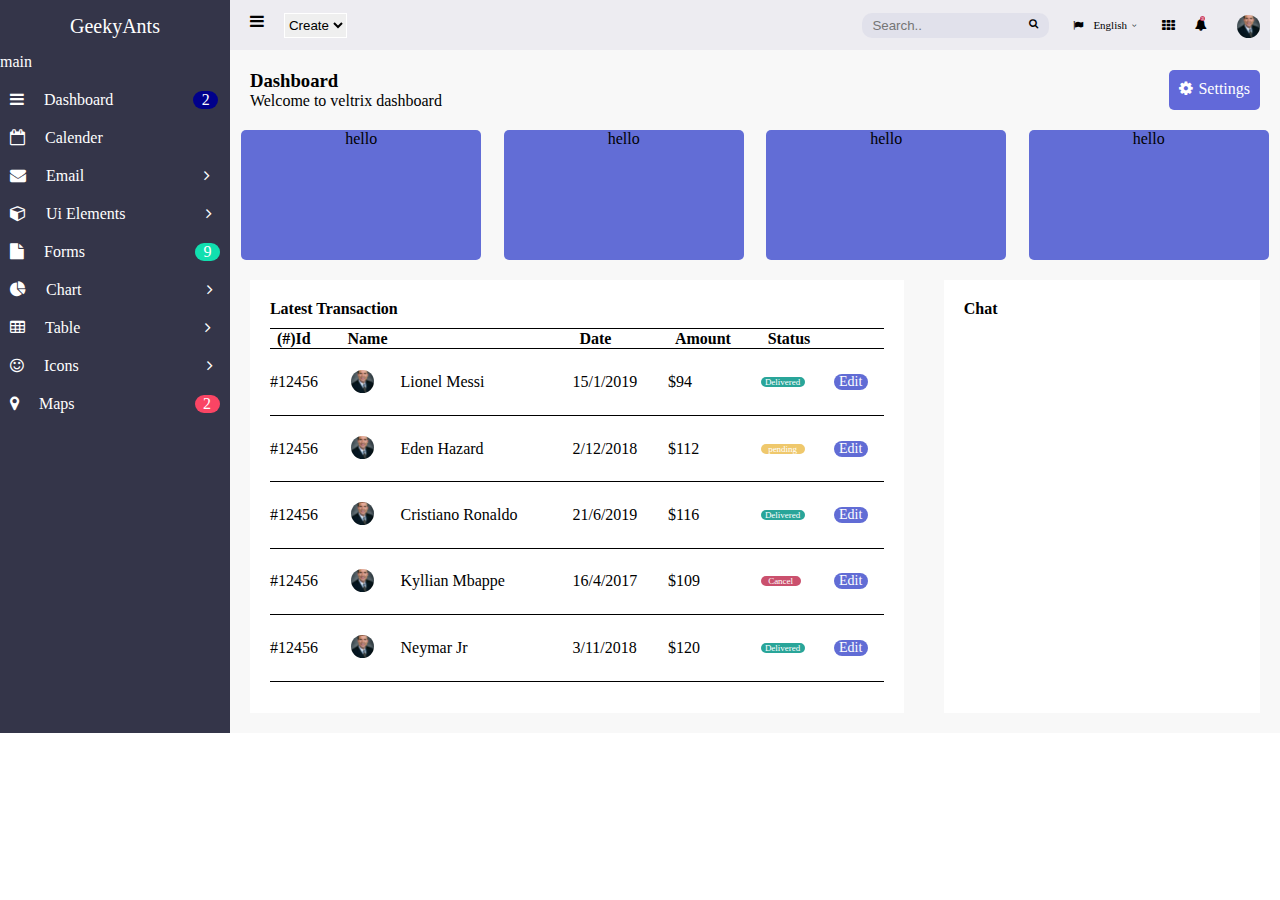
==== Dashboard/index.html @ 76a9a3d6 "Dashboard added" ====
<!doctype html>
<html>
<title>Example</title>
   <link rel="stylesheet" href="https://cdnjs.cloudflare.com/ajax/libs/font-awesome/4.7.0/css/font-awesome.min.css">
   <link rel="stylesheet"  type="text/css" href="Css/style.css">
<body>
 <div class="main">
    <div class="first" style="flex: 1; position: sticky;"> 
       <p class="head">GeekyAnts</p>
       <p align="left" style="padding-bottom: 20px">main</p>
       <ul>
        <li >
           <div class="check">
             <i class="fa fa-bars icons" ></i>
             <p style="padding-right: 80px">Dashboard </p>
             <div class="box hello " ><p>2</p></div>  
           </div>
        </li>   
        <li >
            <div class="check">
             <i class="fa fa-calendar-o icons"></i>
             <p>Calender </p>
            </div>
        </li>
        <li >
           <div class="check">
             <i class="fa fa-envelope icons" ></i>
             <p>Email </p>
             <i class="fa fa-angle-right hello"  style="padding-left: 120px"></i>
             </div>
        </li>
        <li >
           <div class="check">
             <i class="fa fa-cube icons" ></i>
             <p>Ui Elements</p>
             <i class="fa fa-angle-right hello"  style="padding-left: 80px"></i>
           </div>
        </li>
        <li >
           <div class="check">
             <i class="fa fa-file icons" ></i>
             <p style="padding-right: 110px">Forms </p>
             <div class="box hello" style="background-color: #11DFAF"><p>9</p></div>  
           </div>
        </li> 
        <li >
           <div class="check">
              <i class="fa fa-pie-chart icons" ></i>
              <p>Chart </p>
              <i class="fa fa-angle-right hello"  style="padding-left: 125px"></i>
          </div>
        </li>
        <li >
           <div class="check">
              <i class="fa fa-table icons" ></i>
              <p>Table </p>
              <i class="fa fa-angle-right hello"  style="padding-left: 125px"></i>
            </div>
        </li>
        <li >
           <div class="check">
               <i class="fa fa-smile-o icons" ></i>
               <p>Icons </p>
               <i class="fa fa-angle-right hello"  style="padding-left: 128px"></i>
               </div>
        </li>
        <li >
           <div class="check">
               <i class="fa fa-map-marker icons" ></i>
               <p style="padding-right: 120px">Maps </p>
               <div class="box hello" style="background-color: #fa4564" ><p>2</p></div>  
           </div>
        </li>   
    </ul>    
   </div>
    <div class="second" style="flex: 6">
        <div class="top">
             <div>   
                <i class="fa fa-bars icons tbi" ></i>
                <select class="drop">
                    <option value="create">Create</option>
                </select>
             </div>
          <div class="topright">
             <input type="text" placeholder="Search.." name="search" class="searches">
             <i class="fa fa-search sear" style="font-size: 10px;padding-top: 5px"></i>
             <i class="fa fa-flag" style="padding: 7px 10px 4px 15px;font-size: 10px;"></i>
             <p style="font-size: 11px;padding-top: 6px;padding-right: 5px ">English</p>
             <i class="fa fa-angle-down"  style="padding-top: 9px;font-size: 7px"></i>
             <i class="fa fa-th"  style="padding:6px 10px 0px 25px ;font-size: 13px"></i>
             <i class="fa fa-bell"  style="font-size: 12px;padding: 6px 15px 0px 10px"></i>
             <div class="upper " ><p>3</p></div> 
             <img  class="pic"src="Pics/pic.jpg" style="margin-top:2px;margin-right: 10px;">
          </div>
        </div>
         <div class="middle" style="flex: 10;background-color: #f8f8f8">
              <div style="flex: 3; display: flex; justify-content: space-between;">
                 <div style="padding: 20px">
                     <h3>Dashboard</h3>
                     <p>Welcome to veltrix dashboard</p> 
                  </div>
                  <div style="display: flex;margin: 20px;border: none;border-radius: 5px; padding-top: 10px;padding-left: 10px;padding-right: 10px;background-color:#6269d9;color: white">
                     <i class="fa fa-cog" aria-hidden="true"></i>
                     <p style="padding-left: 5px;">Settings</p>
                  </div>
              </div>
             <div style="flex: 15;background-color: #f8f8f8">   
                 <div style="
                             display: flex;
                             justify-content: space-around;
                            
                             ">
                   <div  class="cards"><p>hello</p></div>
                   <div  class="cards"><p>hello</p></div>
                   <div  class="cards"><p>hello</p></div>
                   <div  class="cards"><p>hello</p></div>
                </div>  
             </div>
             <div style="flex: 30;background-color:#f8f8f8;display: flex; justify-content: space-between;">
                <div style="flex-basis: 66%;background-color: firebrick;margin: 20px;padding: 20px;background-color:white">
                     <h4  style="padding-bottom: 10px"> Latest Transaction</h4>
                     <table>
                        <tr>
                           <th>(#)Id</th>
                            <th >Name</th>
                            <th>   </th>
                            <th>Date</th>
                            <th>Amount</th>
                            <th>Status</th>
                            <th> </th>
                         </tr>
                         <tr>
                            <td>#12456</td>
                             <td style="width: 50px;padding-left: 10px" ><img  class="pic"src="Pics/pic.jpg" style="margin-top:2px;margin-right: 10px;"> </td>
                            <td> <p>Lionel Messi</p></td>  
                             <td>15/1/2019</td>
                             <td>$94</td>
                             <td><div class="delivered"><p>Delivered</p></div></td>
                             <td><div class="edit"><p>Edit</p></div></td>
                         </tr>
                        <tr>
                            <td>#12456</td>
                             <td  style="width: 50px;padding-left: 10px"><img  class="pic"src="Pics/pic.jpg" style="margin-top:2px;margin-right: 10px;"> </td>
                            <td> <p>Eden Hazard</p></td>  
                             <td>2/12/2018</td>
                             <td>$112</td>
                            <td><div class="pending"><p>pending</p></div></td>
                            <td><div class="edit">Edit</div></td>
                         </tr>
                          <tr>
                            <td>#12456</td>
                             <td  style="width: 50px;padding-left: 10px"><img  class="pic"src="Pics/pic.jpg" style="margin-top:2px;margin-right: 10px;"> </td>
                            <td> <p>Cristiano Ronaldo</p></td>  
                             <td>21/6/2019</td>
                             <td>$116</td>
                            <td><div class=delivered><p>Delivered</p></div></td>
                             <td><div class="edit">Edit</div></td>
                         </tr>
                          <tr>
                            <td>#12456</td>
                             <td style="width: 50px;padding-left: 10px" ><img  class="pic"src="Pics/pic.jpg" style="margin-top:2px;margin-right: 10px;"> </td>
                            <td> <p>Kyllian Mbappe</p></td>  
                             <td>16/4/2017</td>
                             <td>$109</td>
                             <td><div class="cancel"><p>Cancel</p></div></td>
                             <td><div class="edit">Edit</div></td>
                         </tr>
                         <tr >
                            <td>#12456</td>
                             <td  style="width: 50px;padding-left: 10px"><img  class="pic"src="Pics/pic.jpg" style="margin-top:2px;margin-right: 10px;"> </td>
                            <td > <p>Neymar Jr</p></td>  
                             <td >3/11/2018</td>
                             <td>$120</td>
                             <td><div class=delivered><p>Delivered</p></div></td>
                             <td><div class="edit">Edit</div></td>
                         </tr>
                  </table>
             </div>  
                <div style = " display: flex; flex-basis: 34%; background-color: white;margin: 20px ">  <h4 style="padding: 20px">Chat</h4>
                   
                </div>              
               
             </div>
             
         </div>
     
     </div>
 </div> 
</body>
</html>
---- Dashboard/Css/style.css ----
* {
        margin: 0;
        padding:0;
     }
    .main{
        display: flex;
     }
    .first{
        background-color: #343549;
        color: white;
     }
    .second{
          display: flex;
          flex-direction: column;
        }
    .head{
        text-align: center;
        padding: 15px;
        color: white;
        font-size: 20px;
      }
    .navs{
        flex-direction: row;
        display: flex;
        }

    .check{
        display: inline-flex;
        padding-bottom: 20px;
        padding-left: 10px;
        }
    .box{
         border-radius: 10px;
         width:25px;
         background-color: darkblue;
         display: table;
         margin-right: 10px;
        }
    .box p{
          display: table-cell;
          text-align: center;
          vertical-align: middle;
         }
    ul{
        list-style: none;
    }
    .icons{
     float: left;
     padding-right: 20px;
    }
    .hello{
       float: right;
    }
    
    
    .top{
        height: 50px;
        background-color: #edecf1;
        margin-right: 10px;
        display: flex;
        align-items: center; 
    }     
  
    .tbi{
        padding-left: 20px;
    }
    
    .drop{
        border: 1px solid white;
        border-collapse: collapse;
        height: 25px;
    }
    
    .top{
        display: flex;
        justify-content: space-between;
    }
    .topright{
    display: flex;    
       padding-left: 20px;
        
    }
    
    
    .sear{
        position: relative;
        left: -20px;
    }
    
    .searches{
        border: none;
        border-radius: 10px;
         padding-left: 10px;
        background-color: #e1e1eb;
    }
   
    .upper{
         position: relative !important;
         left: -22px;
         top: 3px;
         border-radius: 10px;
         justify-content: center;
         width:5px;
         height: 5px;
         background-color: #cd4365;
         display: table;
         font-size: 5px;
         color: white;
         margin-right: 10px;
    }
    .upper p{
          display: table-cell;
          text-align: center;
          vertical-align: middle;
         }
    .pic{
        border-radius: 50%;
        height: 23px;
        width:  23px;
        object-fit: cover;
      }
    .middle{
        display: flex;
        flex-wrap: wrap;
        flex-direction: column;
    }
    .cards{
        border:none;
        height: 130px;
        width: 240px;
        border-radius: 5px;   
        background-color: #626dd6;
        text-align: center; 
        
        
    }
 
    table{
        border: 1px solid black;
        border-collapse: collapse;
        width: 100%;
        height: 90%;
       border-left: none;
        border-right: none;
        
    }
    th{
        text-align: left;
        padding-left: 7px;
        border: 1px solid black;
        border-collapse: collapse;
        border-left: none;
        border-right: none;
    }
    td {
       border: 1px solid black;
        border-collapse: collapse;
       padding: 16px 0 16px 0;
        border-left: none;
        border-right: none;
        
    }
    .edit{
        border: none;
        color: white;
        background-color: #616cd5;
        text-align: center;
        width: 34px;
         border-radius: 10px;
        height: 10x;
        font-size: 14px;
    }
    .delivered{
        border: none;
        color: white;
        border-radius: 10px;
        background-color: #29a599;
        text-align: center;
        width: 44px;
        height: 10x;
        font-size: 9px;
    }
    .pending{
        border: none;
        color: white;
        border-radius: 10px;
        background-color: #efc86c;
        text-align: center;
        width: 44px;
        height: 10x;
        font-size: 9px;
    }
    .cancel{
        border: none;
        color: white;
        border-radius: 10px;
        background-color: #ca506d;
        text-align: center;
        width: 40px;
        height: 10x;
        font-size: 9px;
    }
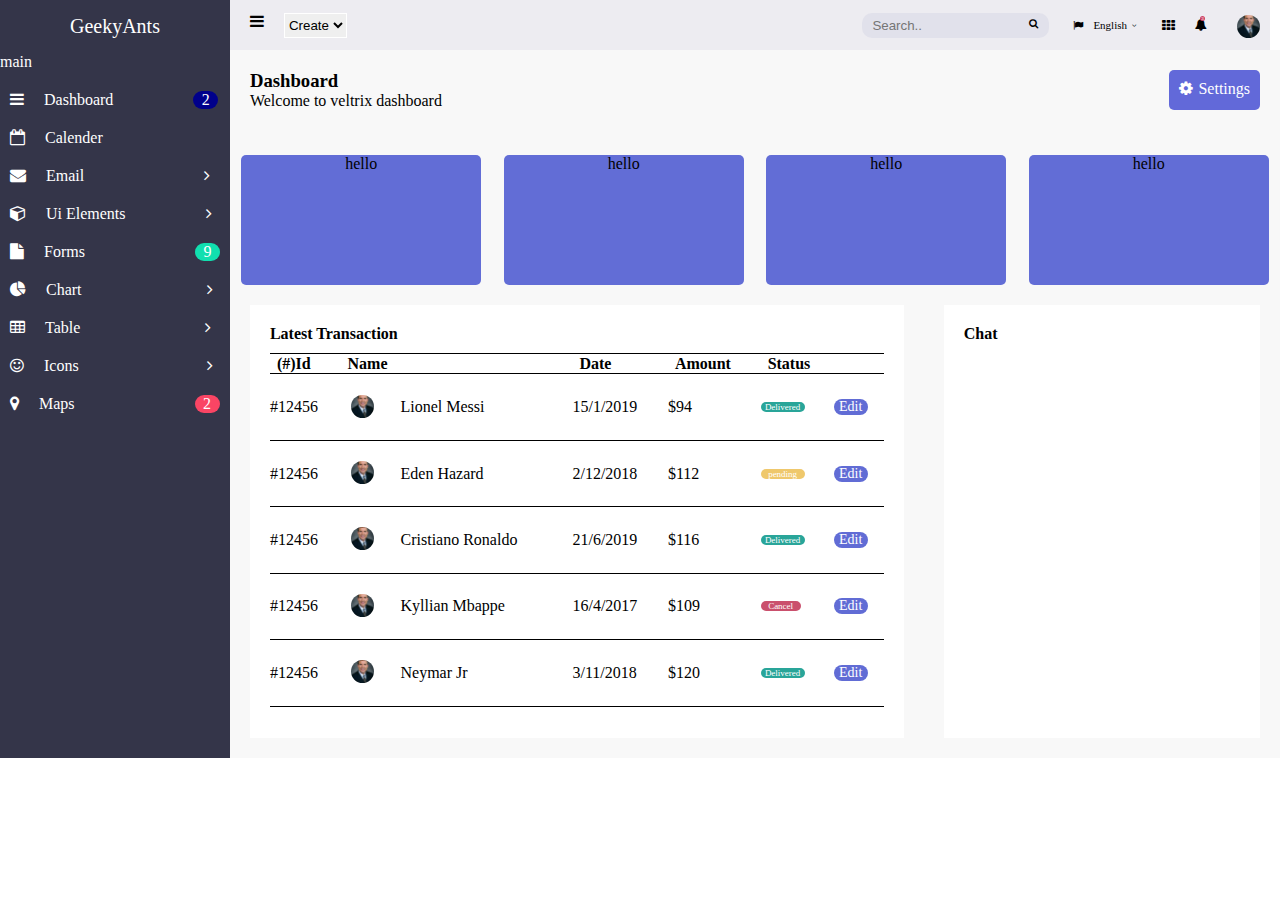
==== commit 1e7cfd16: "layout setting" ====
--- a/Dashboard/index.html
+++ b/Dashboard/index.html
@@ -94,17 +94,17 @@
           </div>
         </div>
          <div class="middle" style="flex: 10;background-color: #f8f8f8">
-              <div style="flex: 3; display: flex; justify-content: space-between;">
+              <div style="flex: 3; display: flex; justify-content: space-between;margin-bottom: 25px">
                  <div style="padding: 20px">
                      <h3>Dashboard</h3>
                      <p>Welcome to veltrix dashboard</p> 
                   </div>
-                  <div style="display: flex;margin: 20px;border: none;border-radius: 5px; padding-top: 10px;padding-left: 10px;padding-right: 10px;background-color:#6269d9;color: white">
+                  <div style="display: flex;margin: 20px;border: none;border-radius: 5px; padding-top: 10px;padding-left: 10px;padding-right: 10px;background-color:#6269d9;color: white;height: 30px;">
                      <i class="fa fa-cog" aria-hidden="true"></i>
                      <p style="padding-left: 5px;">Settings</p>
                   </div>
               </div>
-             <div style="flex: 15;background-color: #f8f8f8">   
+             <div style="background-color: #f8f8f8">   
                  <div style="
                              display: flex;
                              justify-content: space-around;
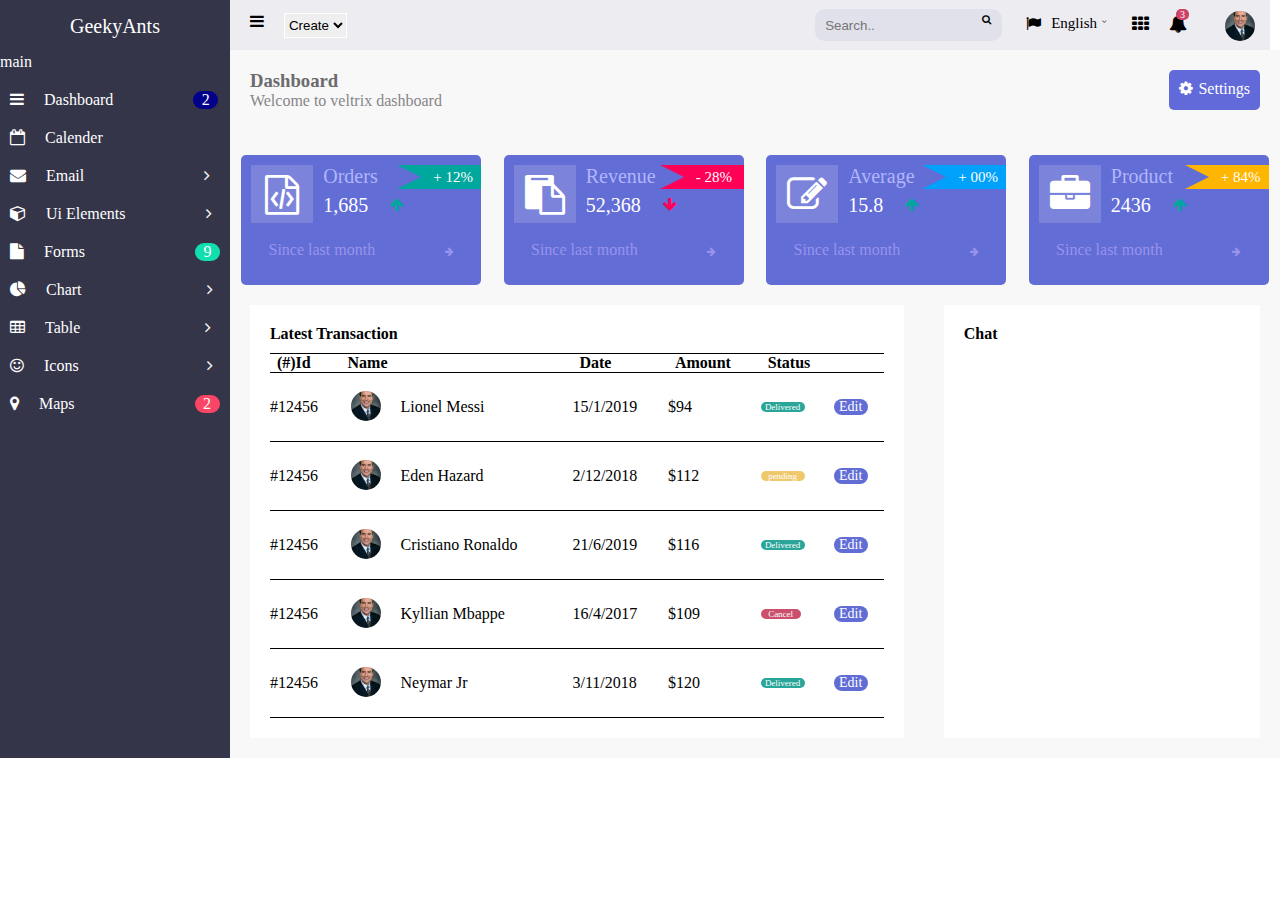
==== commit 38bec63a: "improved design" ====
--- a/Dashboard/index.html
+++ b/Dashboard/index.html
@@ -77,27 +77,27 @@
         <div class="top">
              <div>   
                 <i class="fa fa-bars icons tbi" ></i>
-                <select class="drop">
+                    <select class="drop">
                     <option value="create">Create</option>
                 </select>
              </div>
           <div class="topright">
              <input type="text" placeholder="Search.." name="search" class="searches">
              <i class="fa fa-search sear" style="font-size: 10px;padding-top: 5px"></i>
-             <i class="fa fa-flag" style="padding: 7px 10px 4px 15px;font-size: 10px;"></i>
-             <p style="font-size: 11px;padding-top: 6px;padding-right: 5px ">English</p>
+             <i class="fa fa-flag" style="padding: 7px 10px 4px 15px;font-size: 15px;"></i>
+             <p style="font-size: 15px;padding-top: 6px;padding-right: 5px ">English</p>
              <i class="fa fa-angle-down"  style="padding-top: 9px;font-size: 7px"></i>
-             <i class="fa fa-th"  style="padding:6px 10px 0px 25px ;font-size: 13px"></i>
-             <i class="fa fa-bell"  style="font-size: 12px;padding: 6px 15px 0px 10px"></i>
+             <i class="fa fa-th"  style="padding:6px 10px 0px 25px ;font-size: 17px"></i>
+             <i class="fa fa-bell"  style="font-size: 18px;padding: 6px 15px 0px 10px"></i>
              <div class="upper " ><p>3</p></div> 
-             <img  class="pic"src="Pics/pic.jpg" style="margin-top:2px;margin-right: 10px;">
+             <img  class="pic"src="Pics/pic.jpg" style="margin-top:2px;margin-right: 15px;">
           </div>
         </div>
          <div class="middle" style="flex: 10;background-color: #f8f8f8">
               <div style="flex: 3; display: flex; justify-content: space-between;margin-bottom: 25px">
                  <div style="padding: 20px">
-                     <h3>Dashboard</h3>
-                     <p>Welcome to veltrix dashboard</p> 
+                     <h3 style="color:#6b6b6d">Dashboard</h3>
+                     <p style="color:#868588"> Welcome to veltrix dashboard</p> 
                   </div>
                   <div style="display: flex;margin: 20px;border: none;border-radius: 5px; padding-top: 10px;padding-left: 10px;padding-right: 10px;background-color:#6269d9;color: white;height: 30px;">
                      <i class="fa fa-cog" aria-hidden="true"></i>
@@ -110,10 +110,101 @@
                              justify-content: space-around;
                             
                              ">
-                   <div  class="cards"><p>hello</p></div>
-                   <div  class="cards"><p>hello</p></div>
-                   <div  class="cards"><p>hello</p></div>
-                   <div  class="cards"><p>hello</p></div>
+                   <div  class="cards gridd">
+                          <div class="first-row">
+                              <div style="background-color:#7c83db;"><i class="fa fa-file-code-o" aria-hidden="true" style="font-size:40px;padding-top: 10px;color: white;"></i></div>
+                              <div class="second-column">
+                                      <div class="rang">
+                                        <p align = "left" style = " padding-left: 10px ;color: #b1b5fa;;font-size: 20px;">Orders</p>
+                                         <div class="box1" style="background-color:#00a79c">
+                                           <div class="triangle"></div>  
+                                          <p style="padding-top:4px;padding-left:12px;font-size:15px;color:white">+ 12%</p></div>
+                                       </div>
+                                       <div style="display:flex">
+                                          <p style="font-size:20px;padding-left:10px;color:white">1,685</p>
+                                          <i class="fa fa-arrow-up" style="padding-left:22px;font-size: 15px;padding-top: 3px;color: #00a79c"></i>
+                                        </div>
+                                       </div> 
+                               </div>
+                              <div style="display: flex;justify-content: space-around;flex-direction: row;color: #9893ed">
+                              <p style="padding-top:8px;">Since last month</p>
+                              <i class="fa fa-arrow-right"  align="right" style="font-size:10px;padding-top: 13px;padding-left: 15px"></i>
+                              </div>
+                   </div>
+
+
+
+                   <div  class="cards gridd">
+                        <div class="first-row">
+                            <div style="background-color:#7c83db;"><i class="fa fa-clipboard" aria-hidden="true " style="font-size:40px;padding-top: 10px;color: white;"></i>
+                              </div>
+                            <div class="second-column">
+                                    <div class="rang">
+                                      <p align = "left" style = " padding-left: 10px;color: #b1b5fa;font-size: 20px;">Revenue</p>
+                                       <div class="box1" style="background-color:#ff0057">
+                                         <div class="triangle"></div>  
+                                        <p style="padding-top:4px;padding-left:12px;font-size:15px;color:white">- 28%</p></div>
+                                     </div>
+                                     <div style="display:flex">
+                                        <p style="font-size:20px;padding-left:10px;color:white">52,368</p>
+                                        <i class="fa fa-arrow-down" style="padding-left:22px;font-size: 15px;padding-top: 3px;color: #ff0057"></i>
+
+                                      </div>
+                                     </div> 
+                             </div>
+                            <div style="display: flex;justify-content: space-around;flex-direction: row;color: #9893ed">
+                            <p style="padding-top:8px;">Since last month</p>
+                            <i class="fa fa-arrow-right"  align="right" style="font-size:10px;padding-top: 13px;padding-left: 15px"></i>
+                            </div>
+                 </div>
+
+
+
+                 <div  class="cards gridd">
+                     <div class="first-row">
+                         <div style="background-color:#7c83db;"><i class="fa fa-pencil-square-o" aria-hidden="true" style="font-size:40px;padding-top: 10px;color: white;"></i></div>
+                         <div class="second-column">
+                                 <div class="rang">
+                                   <p align = "left" style = " padding-left: 10px;color: #b1b5fa;;font-size: 20px;">Average</p>
+                                    <div class="box1" style="background-color:#00a1fb">
+                                      <div class="triangle"></div>  
+                                     <p style="padding-top:4px;padding-left:12px;font-size:15px;color:white">+ 00%</p></div>
+                                  </div>
+                                  <div style="display:flex">
+                                     <p style="font-size:20px;padding-left:10px;color:white">15.8</p>
+                                     <i class="fa fa-arrow-up" style="padding-left:22px;font-size: 15px;padding-top: 3px;color: #00a79c"></i>
+                                   </div>
+                                  </div> 
+                          </div>
+                         <div style="display: flex;justify-content: space-around;flex-direction: row;color: #9893ed">
+                         <p style="padding-top:8px;">Since last month</p>
+                         <i class="fa fa-arrow-right"  align="right" style="font-size:10px;padding-top: 13px;padding-left: 15px"></i>
+                         </div>
+              </div>
+
+
+
+              <div  class="cards gridd">
+                  <div class="first-row">
+                      <div style="background-color:#7c83db;"><i class="fa fa-briefcase" aria-hidden="true" style="font-size:40px;padding-top: 10px;color: white;"></i></div>
+                      <div class="second-column">
+                              <div class="rang">
+                                <p align = "left" style = " padding-left: 10px;color: #b1b5fa;font-size: 20px;">Product</p>
+                                 <div class="box1" style="background-color:#ffb600">
+                                   <div class="triangle"></div>  
+                                  <p style="padding-top:4px;padding-left:12px;font-size:15px;color:white">+ 84%</p></div>
+                               </div>
+                               <div style="display:flex">
+                                  <p style="font-size:20px;padding-left:10px;color:white">2436</p>
+                                  <i class="fa fa-arrow-up" style="padding-left:22px;font-size: 15px;padding-top: 3px;color: #00a79c"></i>
+                                </div>
+                               </div> 
+                       </div>
+                      <div style="display: flex;justify-content: space-around;flex-direction: row;color:#9893ed">
+                      <p style="padding-top:8px;">Since last month</p>
+                      <i class="fa fa-arrow-right"  align="right" style="font-size:10px;padding-top: 13px;padding-left: 15px"></i>
+                      </div>
+           </div>
                 </div>  
              </div>
              <div style="flex: 30;background-color:#f8f8f8;display: flex; justify-content: space-between;">
--- a/Dashboard/Css/style.css
+++ b/Dashboard/Css/style.css
@@ -96,15 +96,15 @@
    
     .upper{
          position: relative !important;
-         left: -22px;
-         top: 3px;
-         border-radius: 10px;
+         left: -26px;
+         top: 0px;
+         border-radius: 5px;
          justify-content: center;
-         width:5px;
+         width:13px;
          height: 5px;
          background-color: #cd4365;
          display: table;
-         font-size: 5px;
+         font-size: 10px;
          color: white;
          margin-right: 10px;
     }
@@ -115,8 +115,8 @@
          }
     .pic{
         border-radius: 50%;
-        height: 23px;
-        width:  23px;
+        height: 30px;
+        width:  30px;
         object-fit: cover;
       }
     .middle{
@@ -131,7 +131,8 @@
         border-radius: 5px;   
         background-color: #626dd6;
         text-align: center; 
-        
+        display: grid;
+        grid-template-rows: 50% auto;
         
     }
  
@@ -200,4 +201,40 @@
         height: 10x;
         font-size: 9px;
     }
-   +    .gridd{
+      display: grid;
+      grid-template-rows:  60% auto;
+      
+    }
+
+    .first-row{
+        margin-top: 10px;
+         margin-left: 10px;
+         margin-bottom: 10px;
+         border: none;
+         display: grid;
+         grid-template-columns: 27% auto;
+    }
+
+    .second-column{
+        display: grid;
+        grid-template-rows: 50% 50%;
+    }
+    .rang{
+        display: grid;
+        grid-template-columns: 50% 50%;
+    }
+    .box1{
+      border:none;
+       background-color: #2d87b7;
+       margin-bottom: 5px;
+       display: flex;
+    }
+    .triangle{
+       height: 0;
+       width: 0;
+       border-top: 12px solid transparent;
+       border-left: 24px solid  #626dd6;
+       border-bottom: 12px solid transparent;
+
+    }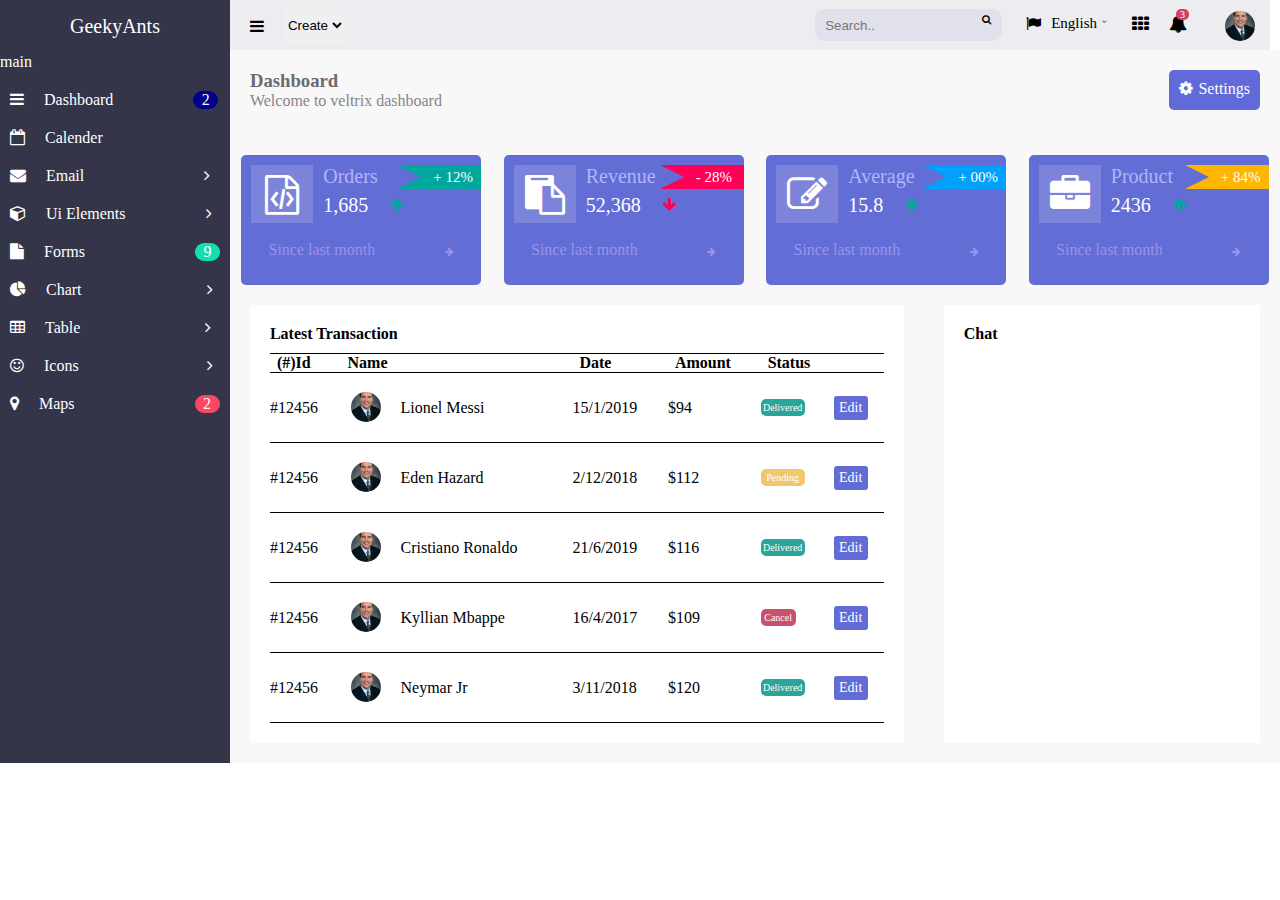
==== commit c8e69453: "improved" ====
--- a/Dashboard/index.html
+++ b/Dashboard/index.html
@@ -235,7 +235,7 @@
                             <td> <p>Eden Hazard</p></td>  
                              <td>2/12/2018</td>
                              <td>$112</td>
-                            <td><div class="pending"><p>pending</p></div></td>
+                            <td><div class="pending"><p>Pending</p></div></td>
                             <td><div class="edit">Edit</div></td>
                          </tr>
                           <tr>
--- a/Dashboard/Css/style.css
+++ b/Dashboard/Css/style.css
@@ -63,12 +63,12 @@
   
     .tbi{
         padding-left: 20px;
+        padding-top: 10px; 
     }
     
     .drop{
-        border: 1px solid white;
-        border-collapse: collapse;
-        height: 25px;
+        border: none;
+        height: 35px;
     }
     
     .top{
@@ -112,7 +112,7 @@
           display: table-cell;
           text-align: center;
           vertical-align: middle;
-         }
+      }
     .pic{
         border-radius: 50%;
         height: 30px;
@@ -167,39 +167,47 @@
         background-color: #616cd5;
         text-align: center;
         width: 34px;
-         border-radius: 10px;
-        height: 10x;
+        border-radius: 3px;
+        height: 25x;
         font-size: 14px;
+        padding: 4px 0px;
     }
     .delivered{
         border: none;
         color: white;
-        border-radius: 10px;
+        border-radius: 5px;
         background-color: #29a599;
         text-align: center;
         width: 44px;
         height: 10x;
-        font-size: 9px;
+        font-size: 10px;
+        padding: 3px 0px;
+        margin:10px 0px;
     }
     .pending{
         border: none;
         color: white;
-        border-radius: 10px;
+        border-radius: 5px;
         background-color: #efc86c;
         text-align: center;
         width: 44px;
         height: 10x;
-        font-size: 9px;
+        font-size: 10px;
+        padding: 3px 0px;
+        margin:10px 0px;
+
     }
     .cancel{
         border: none;
         color: white;
-        border-radius: 10px;
+        border-radius: 5px;
         background-color: #ca506d;
         text-align: center;
-        width: 40px;
+        width: 35px;
         height: 10x;
-        font-size: 9px;
+        font-size: 10px;
+        padding: 3px 0px;
+        margin:10px 0px;
     }
     .gridd{
       display: grid;
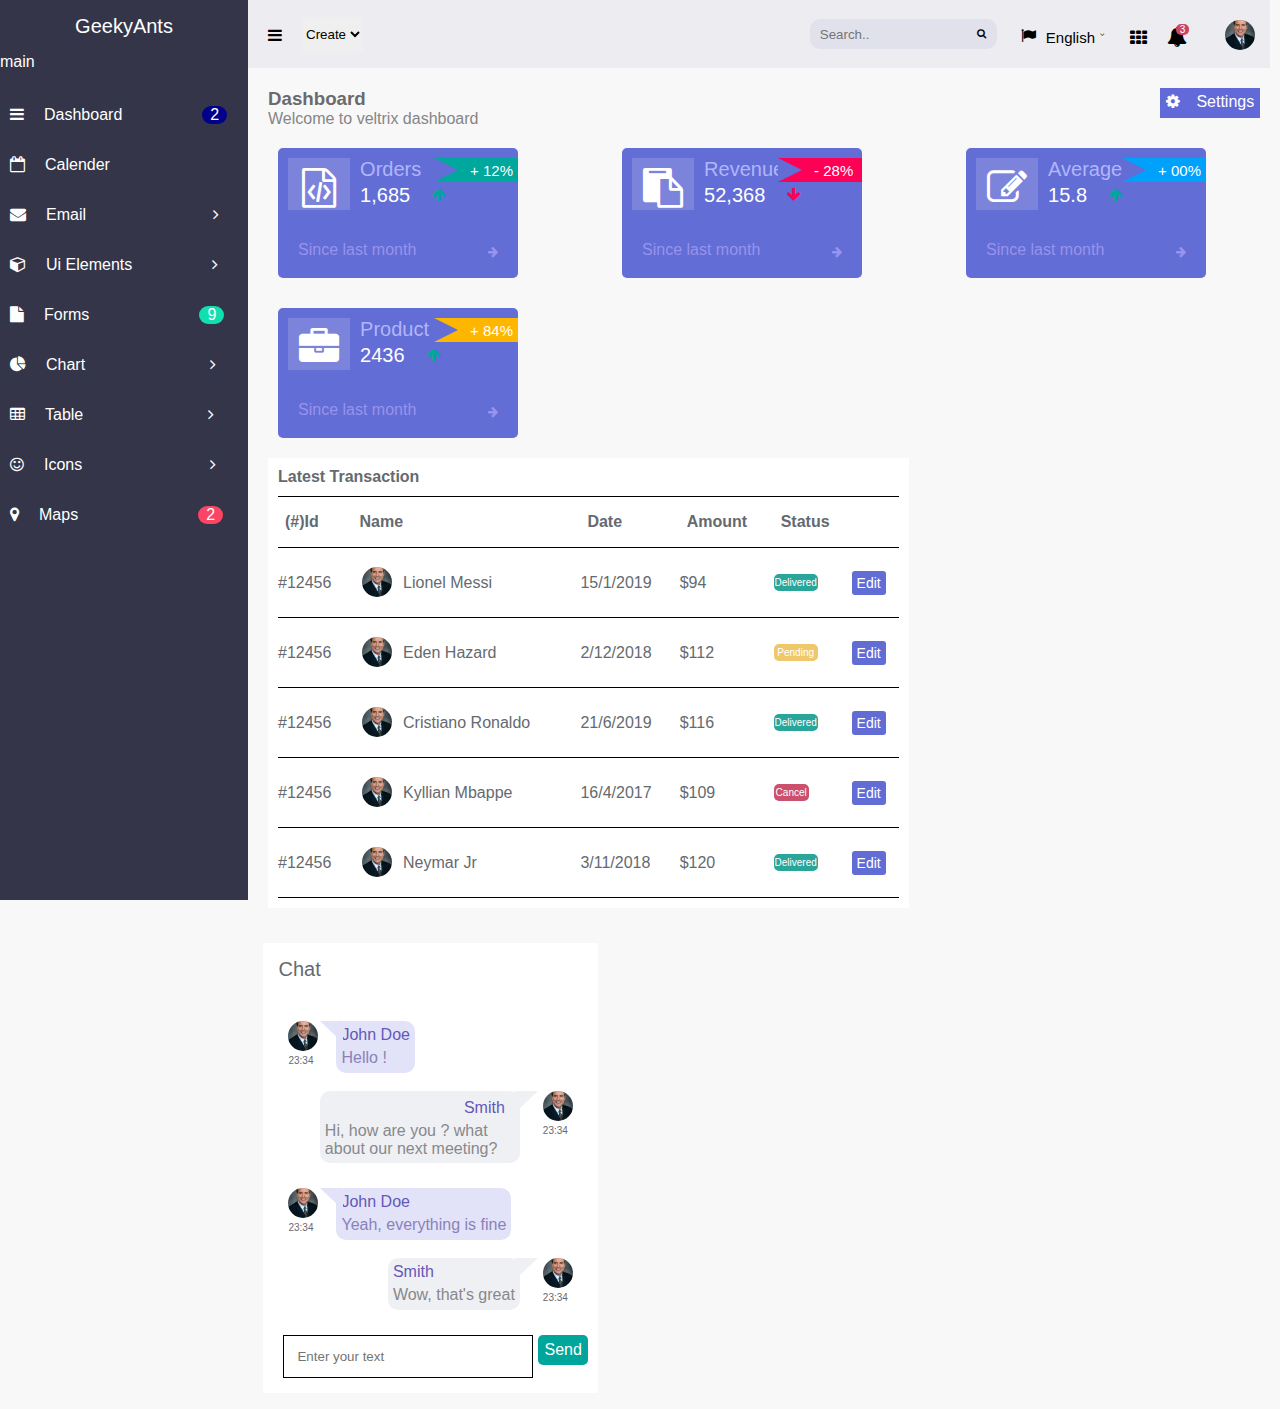
==== commit f37eef5d: "modified and responsive" ====
--- a/Dashboard/index.html
+++ b/Dashboard/index.html
@@ -1,281 +1,437 @@
 <!doctype html>
 <html>
-<title>Example</title>
+
+<head>
+   <title>Example</title>
    <link rel="stylesheet" href="https://cdnjs.cloudflare.com/ajax/libs/font-awesome/4.7.0/css/font-awesome.min.css">
-   <link rel="stylesheet"  type="text/css" href="Css/style.css">
-<body>
- <div class="main">
-    <div class="first" style="flex: 1; position: sticky;"> 
-       <p class="head">GeekyAnts</p>
-       <p align="left" style="padding-bottom: 20px">main</p>
-       <ul>
-        <li >
-           <div class="check">
-             <i class="fa fa-bars icons" ></i>
-             <p style="padding-right: 80px">Dashboard </p>
-             <div class="box hello " ><p>2</p></div>  
-           </div>
-        </li>   
-        <li >
-            <div class="check">
-             <i class="fa fa-calendar-o icons"></i>
-             <p>Calender </p>
-            </div>
-        </li>
-        <li >
-           <div class="check">
-             <i class="fa fa-envelope icons" ></i>
-             <p>Email </p>
-             <i class="fa fa-angle-right hello"  style="padding-left: 120px"></i>
-             </div>
-        </li>
-        <li >
-           <div class="check">
-             <i class="fa fa-cube icons" ></i>
-             <p>Ui Elements</p>
-             <i class="fa fa-angle-right hello"  style="padding-left: 80px"></i>
-           </div>
-        </li>
-        <li >
-           <div class="check">
-             <i class="fa fa-file icons" ></i>
-             <p style="padding-right: 110px">Forms </p>
-             <div class="box hello" style="background-color: #11DFAF"><p>9</p></div>  
-           </div>
-        </li> 
-        <li >
-           <div class="check">
-              <i class="fa fa-pie-chart icons" ></i>
-              <p>Chart </p>
-              <i class="fa fa-angle-right hello"  style="padding-left: 125px"></i>
-          </div>
-        </li>
-        <li >
-           <div class="check">
-              <i class="fa fa-table icons" ></i>
-              <p>Table </p>
-              <i class="fa fa-angle-right hello"  style="padding-left: 125px"></i>
-            </div>
-        </li>
-        <li >
-           <div class="check">
-               <i class="fa fa-smile-o icons" ></i>
+   <link rel="stylesheet" type="text/css" href="Css/style.css">
+   <script src="https://ajax.googleapis.com/ajax/libs/jquery/3.3.1/jquery.min.js"></script>
+
+   <meta name="viewport" content="width=device-width, initial-scale=1">
+
+   <script>
+      $(document).ready(function () {
+         $(".tbi").click(function () {
+            $(".main").toggleClass("toggleSidebar");
+
+         });
+      });
+
+   </script>
+</head>
+
+<body class="main">
+   <div class="sidebar" id="side">
+      <div>
+         <p class="head">GeekyAnts</p>
+         <p class="main-para">main</p>
+      </div>
+
+      <ul>
+         <li>
+            <div class="check">
+               <i class="fa fa-bars icons"></i>
+               <p style="padding-right: 80px">Dashboard </p>
+               <div class="box">
+                  <p>2</p>
+               </div>
+            </div>
+         </li>
+         <li>
+            <div class="check">
+               <i class="fa fa-calendar-o icons"></i>
+               <p>Calender </p>
+            </div>
+         </li>
+         <li>
+            <div class="check">
+               <i class="fa fa-envelope icons"></i>
+               <p>Email </p>
+               <i class="fa fa-angle-right " style="padding-left: 127px;float: right"></i>
+            </div>
+         </li>
+         <li>
+            <div class="check">
+               <i class="fa fa-cube icons"></i>
+               <p>Ui Elements</p>
+               <i class="fa fa-angle-right hello" style="padding-left: 80px"></i>
+            </div>
+         </li>
+         <li>
+            <div class="check">
+               <i class="fa fa-file icons"></i>
+               <p style="padding-right: 110px">Forms </p>
+               <div class="box hello" style="background-color: #11DFAF">
+                  <p>9</p>
+               </div>
+            </div>
+         </li>
+         <li>
+            <div class="check">
+               <i class="fa fa-pie-chart icons"></i>
+               <p>Chart </p>
+               <i class="fa fa-angle-right hello" style="padding-left: 125px"></i>
+            </div>
+         </li>
+         <li>
+            <div class="check">
+               <i class="fa fa-table icons"></i>
+               <p>Table </p>
+               <i class="fa fa-angle-right hello" style="padding-left: 125px"></i>
+            </div>
+         </li>
+         <li>
+            <div class="check">
+               <i class="fa fa-smile-o icons"></i>
                <p>Icons </p>
-               <i class="fa fa-angle-right hello"  style="padding-left: 128px"></i>
-               </div>
-        </li>
-        <li >
-           <div class="check">
-               <i class="fa fa-map-marker icons" ></i>
+               <i class="fa fa-angle-right hello" style="padding-left: 128px"></i>
+            </div>
+         </li>
+         <li>
+            <div class="check">
+               <i class="fa fa-map-marker icons"></i>
                <p style="padding-right: 120px">Maps </p>
-               <div class="box hello" style="background-color: #fa4564" ><p>2</p></div>  
-           </div>
-        </li>   
-    </ul>    
+               <div class="box hello" style="background-color: #fa4564">
+                  <p>2</p>
+               </div>
+            </div>
+         </li>
+      </ul>
    </div>
-    <div class="second" style="flex: 6">
-        <div class="top">
-             <div>   
-                <i class="fa fa-bars icons tbi" ></i>
-                    <select class="drop">
-                    <option value="create">Create</option>
-                </select>
-             </div>
-          <div class="topright">
-             <input type="text" placeholder="Search.." name="search" class="searches">
-             <i class="fa fa-search sear" style="font-size: 10px;padding-top: 5px"></i>
-             <i class="fa fa-flag" style="padding: 7px 10px 4px 15px;font-size: 15px;"></i>
-             <p style="font-size: 15px;padding-top: 6px;padding-right: 5px ">English</p>
-             <i class="fa fa-angle-down"  style="padding-top: 9px;font-size: 7px"></i>
-             <i class="fa fa-th"  style="padding:6px 10px 0px 25px ;font-size: 17px"></i>
-             <i class="fa fa-bell"  style="font-size: 18px;padding: 6px 15px 0px 10px"></i>
-             <div class="upper " ><p>3</p></div> 
-             <img  class="pic"src="Pics/pic.jpg" style="margin-top:2px;margin-right: 15px;">
-          </div>
-        </div>
-         <div class="middle" style="flex: 10;background-color: #f8f8f8">
-              <div style="flex: 3; display: flex; justify-content: space-between;margin-bottom: 25px">
-                 <div style="padding: 20px">
-                     <h3 style="color:#6b6b6d">Dashboard</h3>
-                     <p style="color:#868588"> Welcome to veltrix dashboard</p> 
-                  </div>
-                  <div style="display: flex;margin: 20px;border: none;border-radius: 5px; padding-top: 10px;padding-left: 10px;padding-right: 10px;background-color:#6269d9;color: white;height: 30px;">
-                     <i class="fa fa-cog" aria-hidden="true"></i>
-                     <p style="padding-left: 5px;">Settings</p>
-                  </div>
-              </div>
-             <div style="background-color: #f8f8f8">   
-                 <div style="
-                             display: flex;
-                             justify-content: space-around;
-                            
-                             ">
-                   <div  class="cards gridd">
-                          <div class="first-row">
-                              <div style="background-color:#7c83db;"><i class="fa fa-file-code-o" aria-hidden="true" style="font-size:40px;padding-top: 10px;color: white;"></i></div>
-                              <div class="second-column">
-                                      <div class="rang">
-                                        <p align = "left" style = " padding-left: 10px ;color: #b1b5fa;;font-size: 20px;">Orders</p>
-                                         <div class="box1" style="background-color:#00a79c">
-                                           <div class="triangle"></div>  
-                                          <p style="padding-top:4px;padding-left:12px;font-size:15px;color:white">+ 12%</p></div>
-                                       </div>
-                                       <div style="display:flex">
-                                          <p style="font-size:20px;padding-left:10px;color:white">1,685</p>
-                                          <i class="fa fa-arrow-up" style="padding-left:22px;font-size: 15px;padding-top: 3px;color: #00a79c"></i>
-                                        </div>
-                                       </div> 
-                               </div>
-                              <div style="display: flex;justify-content: space-around;flex-direction: row;color: #9893ed">
-                              <p style="padding-top:8px;">Since last month</p>
-                              <i class="fa fa-arrow-right"  align="right" style="font-size:10px;padding-top: 13px;padding-left: 15px"></i>
-                              </div>
-                   </div>
-
-
-
-                   <div  class="cards gridd">
-                        <div class="first-row">
-                            <div style="background-color:#7c83db;"><i class="fa fa-clipboard" aria-hidden="true " style="font-size:40px;padding-top: 10px;color: white;"></i>
-                              </div>
-                            <div class="second-column">
-                                    <div class="rang">
-                                      <p align = "left" style = " padding-left: 10px;color: #b1b5fa;font-size: 20px;">Revenue</p>
-                                       <div class="box1" style="background-color:#ff0057">
-                                         <div class="triangle"></div>  
-                                        <p style="padding-top:4px;padding-left:12px;font-size:15px;color:white">- 28%</p></div>
-                                     </div>
-                                     <div style="display:flex">
-                                        <p style="font-size:20px;padding-left:10px;color:white">52,368</p>
-                                        <i class="fa fa-arrow-down" style="padding-left:22px;font-size: 15px;padding-top: 3px;color: #ff0057"></i>
-
-                                      </div>
-                                     </div> 
-                             </div>
-                            <div style="display: flex;justify-content: space-around;flex-direction: row;color: #9893ed">
-                            <p style="padding-top:8px;">Since last month</p>
-                            <i class="fa fa-arrow-right"  align="right" style="font-size:10px;padding-top: 13px;padding-left: 15px"></i>
-                            </div>
-                 </div>
-
-
-
-                 <div  class="cards gridd">
-                     <div class="first-row">
-                         <div style="background-color:#7c83db;"><i class="fa fa-pencil-square-o" aria-hidden="true" style="font-size:40px;padding-top: 10px;color: white;"></i></div>
-                         <div class="second-column">
-                                 <div class="rang">
-                                   <p align = "left" style = " padding-left: 10px;color: #b1b5fa;;font-size: 20px;">Average</p>
-                                    <div class="box1" style="background-color:#00a1fb">
-                                      <div class="triangle"></div>  
-                                     <p style="padding-top:4px;padding-left:12px;font-size:15px;color:white">+ 00%</p></div>
-                                  </div>
-                                  <div style="display:flex">
-                                     <p style="font-size:20px;padding-left:10px;color:white">15.8</p>
-                                     <i class="fa fa-arrow-up" style="padding-left:22px;font-size: 15px;padding-top: 3px;color: #00a79c"></i>
-                                   </div>
-                                  </div> 
-                          </div>
-                         <div style="display: flex;justify-content: space-around;flex-direction: row;color: #9893ed">
-                         <p style="padding-top:8px;">Since last month</p>
-                         <i class="fa fa-arrow-right"  align="right" style="font-size:10px;padding-top: 13px;padding-left: 15px"></i>
-                         </div>
-              </div>
-
-
-
-              <div  class="cards gridd">
-                  <div class="first-row">
-                      <div style="background-color:#7c83db;"><i class="fa fa-briefcase" aria-hidden="true" style="font-size:40px;padding-top: 10px;color: white;"></i></div>
-                      <div class="second-column">
-                              <div class="rang">
-                                <p align = "left" style = " padding-left: 10px;color: #b1b5fa;font-size: 20px;">Product</p>
-                                 <div class="box1" style="background-color:#ffb600">
-                                   <div class="triangle"></div>  
-                                  <p style="padding-top:4px;padding-left:12px;font-size:15px;color:white">+ 84%</p></div>
-                               </div>
-                               <div style="display:flex">
-                                  <p style="font-size:20px;padding-left:10px;color:white">2436</p>
-                                  <i class="fa fa-arrow-up" style="padding-left:22px;font-size: 15px;padding-top: 3px;color: #00a79c"></i>
-                                </div>
-                               </div> 
-                       </div>
-                      <div style="display: flex;justify-content: space-around;flex-direction: row;color:#9893ed">
-                      <p style="padding-top:8px;">Since last month</p>
-                      <i class="fa fa-arrow-right"  align="right" style="font-size:10px;padding-top: 13px;padding-left: 15px"></i>
-                      </div>
-           </div>
-                </div>  
-             </div>
-             <div style="flex: 30;background-color:#f8f8f8;display: flex; justify-content: space-between;">
-                <div style="flex-basis: 66%;background-color: firebrick;margin: 20px;padding: 20px;background-color:white">
-                     <h4  style="padding-bottom: 10px"> Latest Transaction</h4>
-                     <table>
-                        <tr>
-                           <th>(#)Id</th>
-                            <th >Name</th>
-                            <th>   </th>
-                            <th>Date</th>
-                            <th>Amount</th>
-                            <th>Status</th>
-                            <th> </th>
-                         </tr>
-                         <tr>
-                            <td>#12456</td>
-                             <td style="width: 50px;padding-left: 10px" ><img  class="pic"src="Pics/pic.jpg" style="margin-top:2px;margin-right: 10px;"> </td>
-                            <td> <p>Lionel Messi</p></td>  
-                             <td>15/1/2019</td>
-                             <td>$94</td>
-                             <td><div class="delivered"><p>Delivered</p></div></td>
-                             <td><div class="edit"><p>Edit</p></div></td>
-                         </tr>
-                        <tr>
-                            <td>#12456</td>
-                             <td  style="width: 50px;padding-left: 10px"><img  class="pic"src="Pics/pic.jpg" style="margin-top:2px;margin-right: 10px;"> </td>
-                            <td> <p>Eden Hazard</p></td>  
-                             <td>2/12/2018</td>
-                             <td>$112</td>
-                            <td><div class="pending"><p>Pending</p></div></td>
-                            <td><div class="edit">Edit</div></td>
-                         </tr>
-                          <tr>
-                            <td>#12456</td>
-                             <td  style="width: 50px;padding-left: 10px"><img  class="pic"src="Pics/pic.jpg" style="margin-top:2px;margin-right: 10px;"> </td>
-                            <td> <p>Cristiano Ronaldo</p></td>  
-                             <td>21/6/2019</td>
-                             <td>$116</td>
-                            <td><div class=delivered><p>Delivered</p></div></td>
-                             <td><div class="edit">Edit</div></td>
-                         </tr>
-                          <tr>
-                            <td>#12456</td>
-                             <td style="width: 50px;padding-left: 10px" ><img  class="pic"src="Pics/pic.jpg" style="margin-top:2px;margin-right: 10px;"> </td>
-                            <td> <p>Kyllian Mbappe</p></td>  
-                             <td>16/4/2017</td>
-                             <td>$109</td>
-                             <td><div class="cancel"><p>Cancel</p></div></td>
-                             <td><div class="edit">Edit</div></td>
-                         </tr>
-                         <tr >
-                            <td>#12456</td>
-                             <td  style="width: 50px;padding-left: 10px"><img  class="pic"src="Pics/pic.jpg" style="margin-top:2px;margin-right: 10px;"> </td>
-                            <td > <p>Neymar Jr</p></td>  
-                             <td >3/11/2018</td>
-                             <td>$120</td>
-                             <td><div class=delivered><p>Delivered</p></div></td>
-                             <td><div class="edit">Edit</div></td>
-                         </tr>
-                  </table>
-             </div>  
-                <div style = " display: flex; flex-basis: 34%; background-color: white;margin: 20px ">  <h4 style="padding: 20px">Chat</h4>
-                   
-                </div>              
-               
-             </div>
-             
-         </div>
-     
-     </div>
- </div> 
+   <div class="second">
+      <div class="top">
+         <div>
+            <i class="fa fa-bars icons tbi"></i>
+
+            <select class="drop">
+               <option value="create">Create</option>
+            </select>
+         </div>
+         <div class="topright">
+            <input type="text" placeholder="Search.." name="search" class="searches">
+            <i class="fa fa-search sear" style="font-size: 10px;padding-top: 5px"></i>
+            <i class="fa fa-flag" style="padding: 7px 10px 4px 15px;font-size: 15px;"></i>
+            <p style="font-size: 15px;padding-top: 6px;padding-right: 5px ">English</p>
+            <i class="fa fa-angle-down" style="font-size: 7px"></i>
+            <i class="fa fa-th" style="padding:6px 10px 0px 25px ;font-size: 17px"></i>
+            <i class="fa fa-bell" style="font-size: 20px;padding: 6px 15px 0px 10px"></i>
+            <div class="upper ">
+               <p>3</p>
+            </div>
+            <img class="pic" src="Pics/pic.jpg" style="margin-top:2px;margin-right: 15px;">
+         </div>
+      </div>
+      <div class="middle">
+
+
+         <div class="one">
+            <div style="padding: 20px">
+               <h3 style="color:#6b6b6d">Dashboard</h3>
+               <p style="color:#868588"> Welcome to veltrix dashboard</p>
+            </div>
+
+         </div>
+         <div class="two" style="padding-top:20px;right: 0;">
+            <div
+               style="width:100px;display: flex; justify-content: space-around ;background-color:#6269d9;color: white;height: 30px;padding-top: 5px;float: right;margin-right: 20px;">
+               <i class="fa fa-cog" aria-hidden="true"></i>
+               <p style="padding-left: 5px">Settings</p>
+            </div>
+         </div>
+         <div class="three">
+            <div class="cards gridd">
+               <div class="first-row">
+                  <div style="background-color:#7c83db;"><i class="fa fa-file-code-o" aria-hidden="true"
+                        style="font-size:40px;padding-top: 10px;color: white;"></i></div>
+                  <div class="second-column">
+                     <div class="rang">
+                        <p align="left" style=" padding-left: 10px ;color: #b1b5fa;;font-size: 20px;">Orders</p>
+                        <div class="box1" style="background-color:#00a79c">
+                           <div class="triangle"></div>
+                           <p style="padding-top:4px;padding-left:12px;font-size:15px;color:white">+ 12%</p>
+                        </div>
+                     </div>
+                     <div style="display:flex">
+                        <p style="font-size:20px;padding-left:10px;color:white">1,685</p>
+                        <i class="fa fa-arrow-up"
+                           style="padding-left:22px;font-size: 15px;padding-top: 3px;color: #00a79c"></i>
+                     </div>
+                  </div>
+               </div>
+               <div class="second-row">
+                  <p class="second-col-p">Since last month</p>
+                  <i class="fa fa-arrow-right second-col-icon" align="right"></i>
+               </div>
+            </div>
+
+
+            <div class="cards gridd">
+               <div class="first-row">
+                  <div style="background-color:#7c83db;"><i class="fa fa-clipboard" aria-hidden="true "
+                        style="font-size:40px;padding-top: 10px;color: white;"></i>
+                  </div>
+                  <div class="second-column">
+                     <div class="rang">
+                        <p align="left" style=" padding-left: 10px;color: #b1b5fa;font-size: 20px;">Revenue</p>
+                        <div class="box1" style="background-color:#ff0057">
+                           <div class="triangle"></div>
+                           <p style="padding-top:4px;padding-left:12px;font-size:15px;color:white">- 28%</p>
+                        </div>
+                     </div>
+                     <div style="display:flex">
+                        <p style="font-size:20px;padding-left:10px;color:white">52,368</p>
+                        <i class="fa fa-arrow-down"
+                           style="padding-left:22px;font-size: 15px;padding-top: 3px;color: #ff0057"></i>
+
+                     </div>
+                  </div>
+               </div>
+               <div class="second-row">
+                  <p class="second-col-p">Since last month</p>
+                  <i class="fa fa-arrow-right second-col-icon" align="right"></i>
+               </div>
+            </div>
+            <div class="cards gridd">
+               <div class="first-row">
+                  <div style="background-color:#7c83db;"><i class="fa fa-pencil-square-o" aria-hidden="true"
+                        style="font-size:40px;padding-top: 10px;color: white;"></i></div>
+                  <div class="second-column">
+                     <div class="rang">
+                        <p align="left" style=" padding-left: 10px;color: #b1b5fa;;font-size: 20px;">Average</p>
+                        <div class="box1" style="background-color:#00a1fb">
+                           <div class="triangle"></div>
+                           <p style="padding-top:4px;padding-left:12px;font-size:15px;color:white">+ 00%</p>
+                        </div>
+                     </div>
+                     <div style="display:flex">
+                        <p style="font-size:20px;padding-left:10px;color:white">15.8</p>
+                        <i class="fa fa-arrow-up"
+                           style="padding-left:22px;font-size: 15px;padding-top: 3px;color: #00a79c"></i>
+                     </div>
+                  </div>
+               </div>
+               <div class="second-row">
+                  <p class="second-col-p">Since last month</p>
+                  <i class="fa fa-arrow-right second-col-icon" align="right"></i>
+               </div>
+            </div>
+            <div class="cards gridd">
+               <div class="first-row">
+                  <div style="background-color:#7c83db;"><i class="fa fa-briefcase" aria-hidden="true"
+                        style="font-size:40px;padding-top: 10px;color: white;"></i></div>
+                  <div class="second-column">
+                     <div class="rang">
+                        <p align="left" style=" padding-left: 10px;color: #b1b5fa;font-size: 20px;">Product</p>
+                        <div class="box1" style="background-color:#ffb600">
+                           <div class="triangle"></div>
+                           <p style="padding-top:4px;padding-left:12px;font-size:15px;color:white">+ 84%</p>
+                        </div>
+                     </div>
+                     <div style="display:flex">
+                        <p style="font-size:20px;padding-left:10px;color:white">2436</p>
+                        <i class="fa fa-arrow-up"
+                           style="padding-left:22px;font-size: 15px;padding-top: 3px;color: #00a79c"></i>
+                     </div>
+                  </div>
+               </div>
+               <div class="second-row">
+                  <p class="second-col-p">Since last month</p>
+                  <i class="fa fa-arrow-right second-col-icon"></i>
+               </div>
+            </div>
+
+         </div>
+         <div class="four">
+            <div class="table-para">
+               <h4 style="padding-bottom: 10px"> Latest Transaction</h4>
+               <table>
+                  <tr>
+                     <th>(#)Id</th>
+                     <th>Name</th>
+                     <th> </th>
+                     <th>Date</th>
+                     <th>Amount</th>
+                     <th>Status</th>
+                     <th> </th>
+                  </tr>
+                  <tr>
+                     <td>#12456</td>
+                     <td style="width: 50px;padding-left: 10px"><img class="pic" src="Pics/pic.jpg"
+                           style="margin-top:2px;margin-right: 10px;"> </td>
+                     <td>
+                        <p>Lionel Messi</p>
+                     </td>
+                     <td>15/1/2019</td>
+                     <td>$94</td>
+                     <td>
+                        <div class="delivered">
+                           <p>Delivered</p>
+                        </div>
+                     </td>
+                     <td>
+                        <div class="edit">
+                           <p>Edit</p>
+                        </div>
+                     </td>
+                  </tr>
+                  <tr>
+                     <td>#12456</td>
+                     <td style="width: 50px;padding-left: 10px"><img class="pic" src="Pics/pic.jpg"
+                           style="margin-top:2px;margin-right: 10px;"> </td>
+                     <td>
+                        <p>Eden Hazard</p>
+                     </td>
+                     <td>2/12/2018</td>
+                     <td>$112</td>
+                     <td>
+                        <div class="pending">
+                           <p>Pending</p>
+                        </div>
+                     </td>
+                     <td>
+                        <div class="edit">Edit</div>
+                     </td>
+                  </tr>
+                  <tr>
+                     <td>#12456</td>
+                     <td style="width: 50px;padding-left: 10px"><img class="pic" src="Pics/pic.jpg"
+                           style="margin-top:2px;margin-right: 10px;"> </td>
+                     <td>
+                        <p>Cristiano Ronaldo</p>
+                     </td>
+                     <td>21/6/2019</td>
+                     <td>$116</td>
+                     <td>
+                        <div class=delivered>
+                           <p>Delivered</p>
+                        </div>
+                     </td>
+                     <td>
+                        <div class="edit">Edit</div>
+                     </td>
+                  </tr>
+                  <tr>
+                     <td>#12456</td>
+                     <td style="width: 50px;padding-left: 10px"><img class="pic" src="Pics/pic.jpg"
+                           style="margin-top:2px;margin-right: 10px;"> </td>
+                     <td>
+                        <p>Kyllian Mbappe</p>
+                     </td>
+                     <td>16/4/2017</td>
+                     <td>$109</td>
+                     <td>
+                        <div class="cancel">
+                           <p>Cancel</p>
+                        </div>
+                     </td>
+                     <td>
+                        <div class="edit">Edit</div>
+                     </td>
+                  </tr>
+                  <tr>
+                     <td>#12456</td>
+                     <td style="width: 50px;padding-left: 10px"><img class="pic" src="Pics/pic.jpg"
+                           style="margin-top:2px;margin-right: 10px;"> </td>
+                     <td>
+                        <p>Neymar Jr</p>
+                     </td>
+                     <td>3/11/2018</td>
+                     <td>$120</td>
+                     <td>
+                        <div class=delivered>
+                           <p>Delivered</p>
+                        </div>
+                     </td>
+                     <td>
+                        <div class="edit">Edit</div>
+                     </td>
+                  </tr>
+               </table>
+            </div>
+
+         </div>
+         <div class="five">
+            <div class="chat-new">
+               <div class="write-chat">
+                  <P style="background:white">Chat</P>
+               </div>
+               <div class="new-message">
+                  <div>
+                     <img class="message-pic" src="Pics/pic.jpg">
+                     <p class="pic-time">23:34</p>
+                  </div>
+                  <div class="tweet">
+                     <div class="triangle-top"></div>
+                     <div class="message-box john">
+
+                        <div class="message-elements ">
+                           <p class="message-para1">John Doe</p>
+                           <p class="message-para2">Hello !</p>
+                        </div>
+                     </div>
+                  </div>
+               </div>
+
+               <div class="new-message" style="flex-direction:row-reverse">
+                  <div>
+                     <img class="message-pic" src="Pics/pic.jpg">
+                     <p class="pic-time">23:34</p>
+                  </div>
+                  <div class="triangle-right"></div>
+                  <div class="message-box smith">
+                     <div class="message-elements ">
+                        <p class="message-para1" style="align-self:flex-end;margin-right: 10px;margin-top: 3px;">Smith
+                        </p>
+                        <p class="message-para2" style="color:#87888c">Hi, how are you ? what about our next meeting?
+                        </p>
+                     </div>
+                  </div>
+               </div>
+
+               <div class="new-message">
+                  <div>
+                     <img class="message-pic" src="Pics/pic.jpg">
+                     <p class="pic-time">23:34</p>
+                  </div>
+                  <div class="tweet">
+                     <div class="triangle-top"></div>
+                     <div class="message-box john">
+                        <div class="message-elements ">
+                           <p class="message-para1">John Doe</p>
+                           <p class="message-para2">Yeah, everything is fine</p>
+                        </div>
+                     </div>
+                  </div>
+               </div>
+
+               <div class="new-message" style="flex-direction:row-reverse">
+                  <div>
+                     <img class="message-pic" src="Pics/pic.jpg">
+                     <p class="pic-time">23:34</p>
+                  </div>
+
+                  <div class="triangle-right"></div>
+                  <div class="message-box smith">
+                     <div class="message-elements ">
+                        <p class="message-para1">Smith</p>
+                        <p class="message-para2" style="color:#87888c">Wow, that's great</p>
+                     </div>
+                  </div>
+
+               </div>
+               <div style="display:flex;justify-content:space-between">
+                  <input type="text" placeholder="Enter your text" name="search"
+                     style="border:1px solid black;border-collapse: collapse;background-color:white;width: 250px;margin-left: 20px ;margin-bottom: 15px;padding: 13px ">
+                  <div class="send">
+                     Send</p>
+                  </div>
+               </div>
+            </div>
+         </div>
+      </div>
+   </div>
+   </div>
+
 </body>
+
 </html>--- a/Dashboard/Css/style.css
+++ b/Dashboard/Css/style.css
@@ -1,248 +1,498 @@
-          * {
-        margin: 0;
-        padding:0;
-     }
-    .main{
-        display: flex;
-     }
-    .first{
-        background-color: #343549;
-        color: white;
-     }
-    .second{
-          display: flex;
-          flex-direction: column;
-        }
-    .head{
-        text-align: center;
-        padding: 15px;
-        color: white;
-        font-size: 20px;
-      }
-    .navs{
-        flex-direction: row;
-        display: flex;
-        }
-
-    .check{
-        display: inline-flex;
-        padding-bottom: 20px;
-        padding-left: 10px;
-        }
-    .box{
-         border-radius: 10px;
-         width:25px;
-         background-color: darkblue;
-         display: table;
-         margin-right: 10px;
-        }
-    .box p{
-          display: table-cell;
-          text-align: center;
-          vertical-align: middle;
-         }
-    ul{
-        list-style: none;
+* {
+    margin: 0;
+    padding: 0;
+    box-sizing: border-box;
+    font-family: 'Roboto', sans-serif;
+}
+
+html {
+    height: 100%;
+}
+
+.main {
+    display: flex;
+    background-color: #f8f8f8;
+}
+
+.sidebar {
+    background-color: #343549;
+    color: white;
+    width: 248px;
+    flex-shrink: 0;
+    position: fixed;
+    height: 100%;
+}
+
+.main-para {
+    padding-bottom: 20px;
+    float: left;
+    width: 100%;
+}
+
+.second {
+    display: flex;
+    flex-direction: column;
+    width: 100%;
+    margin-left: 248px;
+}
+
+.top {
+    height: 68px;
+    background-color: #edecf1;
+    margin-right: 10px;
+    display: flex;
+    align-items: center;
+    justify-content: space-between;
+}
+
+.middle {
+    display: flex;
+    flex-wrap: wrap;
+    justify-content: space-between;
+    color: #656a70;
+    background-color: #f8f8f8;
+}
+
+.head {
+    text-align: center;
+    padding: 15px;
+    color: white;
+    font-size: 20px;
+}
+
+.navs {
+    flex-direction: row;
+    display: flex;
+}
+
+.check {
+    display: flex;
+    padding-bottom: 20px;
+    padding-left: 10px;
+    height: 50px;
+    padding-top: 15px;
+}
+
+.box {
+    border-radius: 10px;
+    width: 25px;
+    background-color: darkblue;
+    display: table;
+    margin-right: 10px;
+    float: right;
+}
+
+.box p {
+    display: table-cell;
+    text-align: center;
+    vertical-align: middle;
+}
+
+.icons {
+    float: left;
+    padding-right: 20px;
+}
+
+.tbi {
+    padding-left: 20px;
+    padding-top: 10px;
+}
+
+.drop {
+    border: none;
+    height: 35px;
+}
+
+.topright {
+    display: flex;
+    padding-left: 20px;
+    align-items: center;
+}
+
+.sear {
+    position: relative;
+    left: -20px;
+    margin-bottom: 7px;
+}
+
+.searches {
+    border: none;
+    border-radius: 10px;
+    padding-left: 10px;
+    background-color: #e1e1eb;
+    height: 30px;
+}
+
+.upper {
+    position: relative !important;
+    left: -26px;
+    top: -5px;
+    border-radius: 5px;
+    justify-content: center;
+    width: 13px;
+    height: 5px;
+    background-color: #cd4365;
+    display: table;
+    font-size: 10px;
+    color: white;
+    margin-right: 10px;
+}
+
+.upper p {
+    display: table-cell;
+    text-align: center;
+    vertical-align: middle;
+}
+
+.one {
+    flex-basis: 50%;
+}
+
+.two {
+    flex-basis: 50%;
+}
+
+.three {
+    flex-basis: 100%;
+    display: grid;
+    grid-gap: 30px;
+    margin-left: 30px;
+    grid-template-columns: repeat(auto-fit, minmax(256px, 1fr));
+}
+
+.four {
+    flex-basis: 66%;
+    padding: 20px;
+}
+
+.table-para {
+    background-color: white;
+    padding: 10px;
+}
+
+.five {
+    flex-basis: 34%;
+    padding: 1.5%;
+}
+
+.gridd {
+    display: grid;
+    grid-template-rows: 60% auto;
+}
+
+.first-row {
+    margin-top: 10px;
+    margin-left: 10px;
+    margin-bottom: 10px;
+    border: none;
+    display: grid;
+    grid-template-columns: 27% auto;
+}
+
+.second-row {
+    display: flex;
+    justify-content: space-between;
+    flex-direction: row;
+    color: #9893ed
+}
+
+.second-column {
+    display: grid;
+    grid-template-rows: 50% 50%;
+}
+
+.cards {
+    border: none;
+    height: 130px;
+    width: 240px;
+    border-radius: 5px;
+    background-color: #626dd6;
+    text-align: center;
+    display: grid;
+    grid-template-rows: 50% auto;
+}
+
+.rang {
+    display: grid;
+    grid-template-columns: 50% 50%;
+}
+
+.box1 {
+    border: none;
+    background-color: #2d87b7;
+    margin-bottom: 5px;
+    display: flex;
+}
+
+.triangle {
+    height: 0;
+    width: 0;
+    border-top: 12px solid transparent;
+    border-left: 24px solid #626dd6;
+    border-bottom: 12px solid transparent;
+}
+
+.second-col-p {
+    padding-top: 8px;
+    margin: 20px;
+    float: right;
+}
+
+.second-col-icon {
+    font-size: 12px;
+    padding-top: 13px;
+    padding-left: 15px;
+    margin: 20px
+}
+
+table {
+    border: 1px solid black;
+    border-collapse: collapse;
+    width: 100%;
+    height: 90%;
+    border-left: none;
+    border-right: none;
+}
+
+th {
+    text-align: left;
+    padding: 16px 0px 16px 7px;
+    border: 1px solid black;
+    border-collapse: collapse;
+    border-left: none;
+    border-right: none;
+}
+
+td {
+    border: 1px solid black;
+    border-collapse: collapse;
+    padding: 16px 0 16px 0;
+    border-left: none;
+    border-right: none;
+}
+
+.check:hover {
+    background-color: #3a3a50;
+    transition: all .2s ease-in-out;
+}
+
+.edit {
+    border: none;
+    color: white;
+    background-color: #616cd5;
+    text-align: center;
+    width: 34px;
+    border-radius: 3px;
+    height: 25x;
+    font-size: 14px;
+    padding: 4px 0px;
+}
+
+.delivered {
+    border: none;
+    color: white;
+    border-radius: 5px;
+    background-color: #29a599;
+    text-align: center;
+    width: 44px;
+    height: 10x;
+    font-size: 10px;
+    padding: 3px 0px;
+    margin: 10px 0px;
+}
+
+.pending {
+    border: none;
+    color: white;
+    border-radius: 5px;
+    background-color: #efc86c;
+    text-align: center;
+    width: 44px;
+    height: 10x;
+    font-size: 10px;
+    padding: 3px 0px;
+    margin: 10px 0px;
+}
+
+.cancel {
+    border: none;
+    color: white;
+    border-radius: 5px;
+    background-color: #ca506d;
+    text-align: center;
+    width: 35px;
+    height: 10x;
+    font-size: 10px;
+    padding: 3px 0px;
+    margin: 10px 0px;
+}
+
+.pic {
+    border-radius: 50%;
+    height: 30px;
+    width: 30px;
+    object-fit: cover;
+}
+
+.chat-new {
+    background-color: white;
+    overflow: auto;
+}
+
+.new-message {
+    margin: 25px;
+    background-color: white;
+    display: flex;
+    justify-content: flex-start;
+}
+
+.pic-time {
+    font-size: 10px;
+}
+
+.tweet {
+    padding-left: 5px;
+    display: flex;
+    position: absolute;
+}
+
+.tweet-right {
+    display: flex;
+}
+
+.triangle-top {
+    width: 0;
+    height: 0;
+    border-top: 22px solid #e2e3f8;
+    border-left: 23px solid transparent;
+    border-bottom: 30px solid transparent;
+    right: -27px;
+    position: relative;
+}
+
+.triangle-right {
+    width: 0;
+    height: 0;
+    border-top: 22px solid #eff0f4;
+    border-right: 23px solid transparent;
+    border-bottom: 30px solid transparent;
+    position: relative;
+    left: -5px;
+}
+
+.message-pic {
+    border-radius: 50%;
+    height: 30px;
+    width: 30px;
+    object-fit: cover;
+}
+
+.message-box {
+    border: none;
+    display: flex;
+    flex-direction: column;
+    margin-left: 20px;
+    margin-right: 20px;
+    max-width: 200px;
+    word-wrap: break-word;
+    border-radius: 10px;
+}
+
+.message-para1 {
+    color: #6457b8;
+}
+
+.message-para2 {
+    margin-top: 5px;
+    color: #8982ba;
+}
+
+.write-chat {
+    padding: 15px;
+    font-size: 20px;
+}
+
+.message-elements {
+    padding: 5px;
+    display: flex;
+    flex-direction: column;
+}
+
+.send {
+    display: flex;
+    margin-bottom: 10px;
+    border: none;
+    border-radius: 5px;
+    padding: 10px 0px 0px 10px;
+    background-color: #00a59b;
+    margin-right: 20px;
+    width: 60px;
+    color: white;
+    height: 40px;
+}
+
+.john {
+    background-color: #e2e3f8;
+}
+
+.smith {
+    background-color: #eff0f4;
+    margin-right: 0px;
+}
+
+.dabba {
+    border: none;
+    flex-direction: column;
+    display: flex;
+    flex-wrap: wrap;
+    margin: 3%;
+    background-color: #e2e3f8;
+    padding: 10px;
+    border-radius: 10px;
+}
+
+.send {
+    display: flex;
+    margin-left: 5px;
+    margin-right: 10px;
+    margin-bottom: 10px;
+    width: fit-content;
+    border: none;
+    border-radius: 5px;
+    padding: 6px;
+    background-color: #00a59b;
+    color: white;
+    height: 30px;
+}
+
+*/ @media screen and (max-width:1105px) {
+    .four {
+        margin-left: 20%;
+        margin-right: 20%;
     }
-    .icons{
-     float: left;
-     padding-right: 20px;
+    .five {
+        margin-left: 40%;
+        margin-right: 40%;
     }
-    .hello{
-       float: right;
+}
+
+.toggleSidebar .sidebar {
+    left: -230px;
+    ;
+}
+
+.toggleSidebar .second {
+    margin-left: 0;
+    ;
+}
+
+@media screen and (max-width:819px) {
+    .four {
+        margin-left: 30px;
+        margin-right: 30px;
     }
-    
-    
-    .top{
-        height: 50px;
-        background-color: #edecf1;
-        margin-right: 10px;
-        display: flex;
-        align-items: center; 
-    }     
-  
-    .tbi{
-        padding-left: 20px;
-        padding-top: 10px; 
+    .five {
+        margin-left: 25%;
+        margin-right: 25%;
     }
-    
-    .drop{
-        border: none;
-        height: 35px;
-    }
-    
-    .top{
-        display: flex;
-        justify-content: space-between;
-    }
-    .topright{
-    display: flex;    
-       padding-left: 20px;
-        
-    }
-    
-    
-    .sear{
-        position: relative;
-        left: -20px;
-    }
-    
-    .searches{
-        border: none;
-        border-radius: 10px;
-         padding-left: 10px;
-        background-color: #e1e1eb;
-    }
-   
-    .upper{
-         position: relative !important;
-         left: -26px;
-         top: 0px;
-         border-radius: 5px;
-         justify-content: center;
-         width:13px;
-         height: 5px;
-         background-color: #cd4365;
-         display: table;
-         font-size: 10px;
-         color: white;
-         margin-right: 10px;
-    }
-    .upper p{
-          display: table-cell;
-          text-align: center;
-          vertical-align: middle;
-      }
-    .pic{
-        border-radius: 50%;
-        height: 30px;
-        width:  30px;
-        object-fit: cover;
-      }
-    .middle{
-        display: flex;
-        flex-wrap: wrap;
-        flex-direction: column;
-    }
-    .cards{
-        border:none;
-        height: 130px;
-        width: 240px;
-        border-radius: 5px;   
-        background-color: #626dd6;
-        text-align: center; 
-        display: grid;
-        grid-template-rows: 50% auto;
-        
-    }
- 
-    table{
-        border: 1px solid black;
-        border-collapse: collapse;
-        width: 100%;
-        height: 90%;
-       border-left: none;
-        border-right: none;
-        
-    }
-    th{
-        text-align: left;
-        padding-left: 7px;
-        border: 1px solid black;
-        border-collapse: collapse;
-        border-left: none;
-        border-right: none;
-    }
-    td {
-       border: 1px solid black;
-        border-collapse: collapse;
-       padding: 16px 0 16px 0;
-        border-left: none;
-        border-right: none;
-        
-    }
-    .edit{
-        border: none;
-        color: white;
-        background-color: #616cd5;
-        text-align: center;
-        width: 34px;
-        border-radius: 3px;
-        height: 25x;
-        font-size: 14px;
-        padding: 4px 0px;
-    }
-    .delivered{
-        border: none;
-        color: white;
-        border-radius: 5px;
-        background-color: #29a599;
-        text-align: center;
-        width: 44px;
-        height: 10x;
-        font-size: 10px;
-        padding: 3px 0px;
-        margin:10px 0px;
-    }
-    .pending{
-        border: none;
-        color: white;
-        border-radius: 5px;
-        background-color: #efc86c;
-        text-align: center;
-        width: 44px;
-        height: 10x;
-        font-size: 10px;
-        padding: 3px 0px;
-        margin:10px 0px;
-
-    }
-    .cancel{
-        border: none;
-        color: white;
-        border-radius: 5px;
-        background-color: #ca506d;
-        text-align: center;
-        width: 35px;
-        height: 10x;
-        font-size: 10px;
-        padding: 3px 0px;
-        margin:10px 0px;
-    }
-    .gridd{
-      display: grid;
-      grid-template-rows:  60% auto;
-      
-    }
-
-    .first-row{
-        margin-top: 10px;
-         margin-left: 10px;
-         margin-bottom: 10px;
-         border: none;
-         display: grid;
-         grid-template-columns: 27% auto;
-    }
-
-    .second-column{
-        display: grid;
-        grid-template-rows: 50% 50%;
-    }
-    .rang{
-        display: grid;
-        grid-template-columns: 50% 50%;
-    }
-    .box1{
-      border:none;
-       background-color: #2d87b7;
-       margin-bottom: 5px;
-       display: flex;
-    }
-    .triangle{
-       height: 0;
-       width: 0;
-       border-top: 12px solid transparent;
-       border-left: 24px solid  #626dd6;
-       border-bottom: 12px solid transparent;
-
-    }+}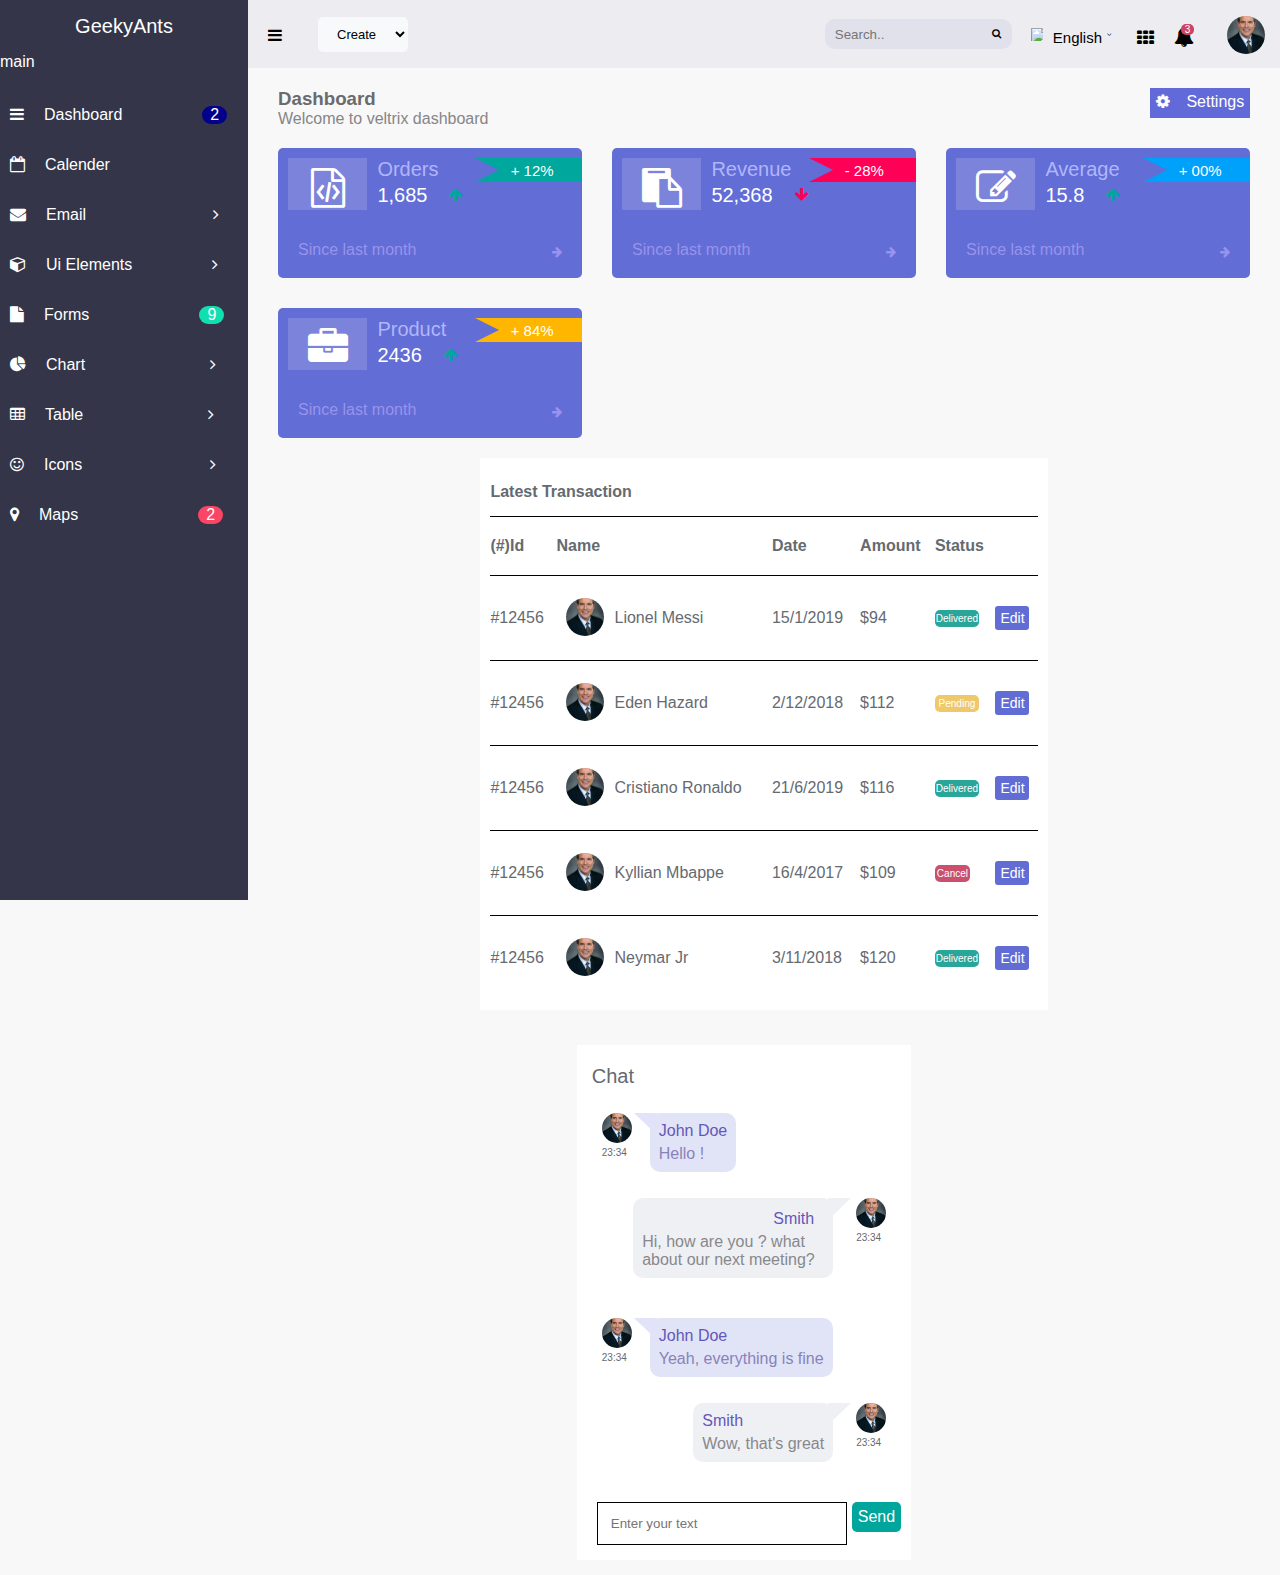
==== commit da257078: "responsive design" ====
--- a/Dashboard/index.html
+++ b/Dashboard/index.html
@@ -11,10 +11,35 @@
 
    <script>
       $(document).ready(function () {
-         $(".tbi").click(function () {
-            $(".main").toggleClass("toggleSidebar");
-
+         var toggled = true;
+
+         $(window).on("resize", function (event) {
+            if ($(this).width() < 851) hide();
+            else show();
          });
+
+         $(".tbi").on("click", function() {
+            if (toggled) {
+               hide();
+               toggled = false;
+            }
+            else {
+               show();
+               toggled = true;
+            }
+         });
+
+         function hide() {
+            $(".sidebar").css({ "visibility": "hidden", "width": 0 });
+            $(".top").css({ "padding-left": 0 });
+            $(".middle").css({ "padding-left": 0 });
+            $(".second").css({ "margin-left": 0 });
+         }
+         function show() {
+            $(".sidebar").css({ "visibility": "visible", "width": "248px" });
+            $(".top").css({ "padding-left": "248px" });
+            $(".second").css({ "margin-left": "248px" });
+         }
       });
 
    </script>
@@ -110,11 +135,11 @@
          <div class="topright">
             <input type="text" placeholder="Search.." name="search" class="searches">
             <i class="fa fa-search sear" style="font-size: 10px;padding-top: 5px"></i>
-            <i class="fa fa-flag" style="padding: 7px 10px 4px 15px;font-size: 15px;"></i>
+            <img src="Pics/usa.svg" alt="usa" style="height: 13px;width: 12px;margin-left: 10px;margin-right: 10px;">
             <p style="font-size: 15px;padding-top: 6px;padding-right: 5px ">English</p>
             <i class="fa fa-angle-down" style="font-size: 7px"></i>
             <i class="fa fa-th" style="padding:6px 10px 0px 25px ;font-size: 17px"></i>
-            <i class="fa fa-bell" style="font-size: 20px;padding: 6px 15px 0px 10px"></i>
+            <i class="fa fa-bell" style="font-size: 20px;padding: 6px 10px 0px 10px"></i>
             <div class="upper ">
                <p>3</p>
             </div>
@@ -243,8 +268,9 @@
          </div>
          <div class="four">
             <div class="table-para">
-               <h4 style="padding-bottom: 10px"> Latest Transaction</h4>
-               <table>
+               <h4 style="padding: 15px 0px"> Latest Transaction</h4>
+               <table class="tables">
+                  <thead>
                   <tr>
                      <th>(#)Id</th>
                      <th>Name</th>
@@ -254,6 +280,8 @@
                      <th>Status</th>
                      <th> </th>
                   </tr>
+               </thead>
+               <tbody>
                   <tr>
                      <td>#12456</td>
                      <td style="width: 50px;padding-left: 10px"><img class="pic" src="Pics/pic.jpg"
@@ -346,6 +374,7 @@
                         <div class="edit">Edit</div>
                      </td>
                   </tr>
+                  </tbody>
                </table>
             </div>
 
--- a/Dashboard/Css/style.css
+++ b/Dashboard/Css/style.css
@@ -21,6 +21,8 @@
     flex-shrink: 0;
     position: fixed;
     height: 100%;
+    z-index: 2;
+    transition: all 50ms ease-in-out;
 }
 
 .main-para {
@@ -30,9 +32,6 @@
 }
 
 .second {
-    display: flex;
-    flex-direction: column;
-    width: 100%;
     margin-left: 248px;
 }
 
@@ -42,7 +41,13 @@
     margin-right: 10px;
     display: flex;
     align-items: center;
+    flex-shrink: 0;
     justify-content: space-between;
+    position: fixed;
+    top: 0;
+    left: 0;
+    width: 100%;
+    padding-left: 248px;
 }
 
 .middle {
@@ -51,6 +56,7 @@
     justify-content: space-between;
     color: #656a70;
     background-color: #f8f8f8;
+    margin: 68px 10px 0 10px;
 }
 
 .head {
@@ -99,8 +105,13 @@
 }
 
 .drop {
-    border: none;
     height: 35px;
+    font-size: 13px;
+    margin: auto auto auto 16px;
+    border: none;
+    padding: 0 15px;
+    background-color: #f8f9fb;
+  border-radius: 5px;
 }
 
 .topright {
@@ -125,7 +136,7 @@
 
 .upper {
     position: relative !important;
-    left: -26px;
+    left: -23px;
     top: -5px;
     border-radius: 5px;
     justify-content: center;
@@ -156,7 +167,7 @@
     flex-basis: 100%;
     display: grid;
     grid-gap: 30px;
-    margin-left: 30px;
+    margin: 0 20px 0 20px;
     grid-template-columns: repeat(auto-fit, minmax(256px, 1fr));
 }
 
@@ -204,7 +215,6 @@
 .cards {
     border: none;
     height: 130px;
-    width: 240px;
     border-radius: 5px;
     background-color: #626dd6;
     text-align: center;
@@ -246,17 +256,20 @@
 }
 
 table {
-    border: 1px solid black;
     border-collapse: collapse;
     width: 100%;
-    height: 90%;
+    height: 100%;
     border-left: none;
     border-right: none;
 }
 
-th {
+ .tables tbody tr:last-child * {
+    border-bottom: none;
+  }
+ 
+  th {
     text-align: left;
-    padding: 16px 0px 16px 7px;
+    padding: 20px 0px;
     border: 1px solid black;
     border-collapse: collapse;
     border-left: none;
@@ -266,7 +279,7 @@
 td {
     border: 1px solid black;
     border-collapse: collapse;
-    padding: 16px 0 16px 0;
+    padding: 20px 0px;
     border-left: none;
     border-right: none;
 }
@@ -329,8 +342,8 @@
 
 .pic {
     border-radius: 50%;
-    height: 30px;
-    width: 30px;
+    height: 38px;
+    width: 38px;
     object-fit: cover;
 }
 
@@ -344,6 +357,8 @@
     background-color: white;
     display: flex;
     justify-content: flex-start;
+    margin-top: 10px;
+    margin-bottom: 40px;
 }
 
 .pic-time {
@@ -410,10 +425,11 @@
 .write-chat {
     padding: 15px;
     font-size: 20px;
+    padding-top: 20px;
 }
 
 .message-elements {
-    padding: 5px;
+    padding: 9px;
     display: flex;
     flex-direction: column;
 }
@@ -432,7 +448,7 @@
 }
 
 .john {
-    background-color: #e2e3f8;
+    background-color: #e1e4f7;
 }
 
 .smith {
@@ -465,34 +481,52 @@
     height: 30px;
 }
 
-*/ @media screen and (max-width:1105px) {
+ @media screen and (max-width:1380px) {
     .four {
         margin-left: 20%;
+        width: 100%;
         margin-right: 20%;
     }
     .five {
-        margin-left: 40%;
-        margin-right: 40%;
-    }
-}
-
-.toggleSidebar .sidebar {
-    left: -230px;
-    ;
-}
-
-.toggleSidebar .second {
-    margin-left: 0;
-    ;
-}
-
-@media screen and (max-width:819px) {
+        margin-left: 30%;
+        margin-right: 30%;
+    }
+} 
+@media screen and (max-width:1180px){
+    .five {
+        margin-left: 28%;
+        margin-right: 28%;
+    }
+}
+
+@media screen and (max-width:998px) {
+    
+    .five {
+        margin-left: 26%;
+        margin-right: 26%;
+    }
+}  
+
+ @media screen and (max-width:928px) {
     .four {
-        margin-left: 30px;
-        margin-right: 30px;
+        margin-left: 15%;
+        width: 100%;
+        margin-right: 15%;
     }
     .five {
-        margin-left: 25%;
-        margin-right: 25%;
-    }
-}+        margin-left: 23%;
+        margin-right: 23%;
+    }
+}  
+
+@media screen and (max-width:760px) {
+    .four {
+        margin-left: 15%;
+        width: 100%;
+        margin-right: 15%;
+    }
+    .five {
+        margin-left: 22%;
+        margin-right: 22%;
+    }
+} 